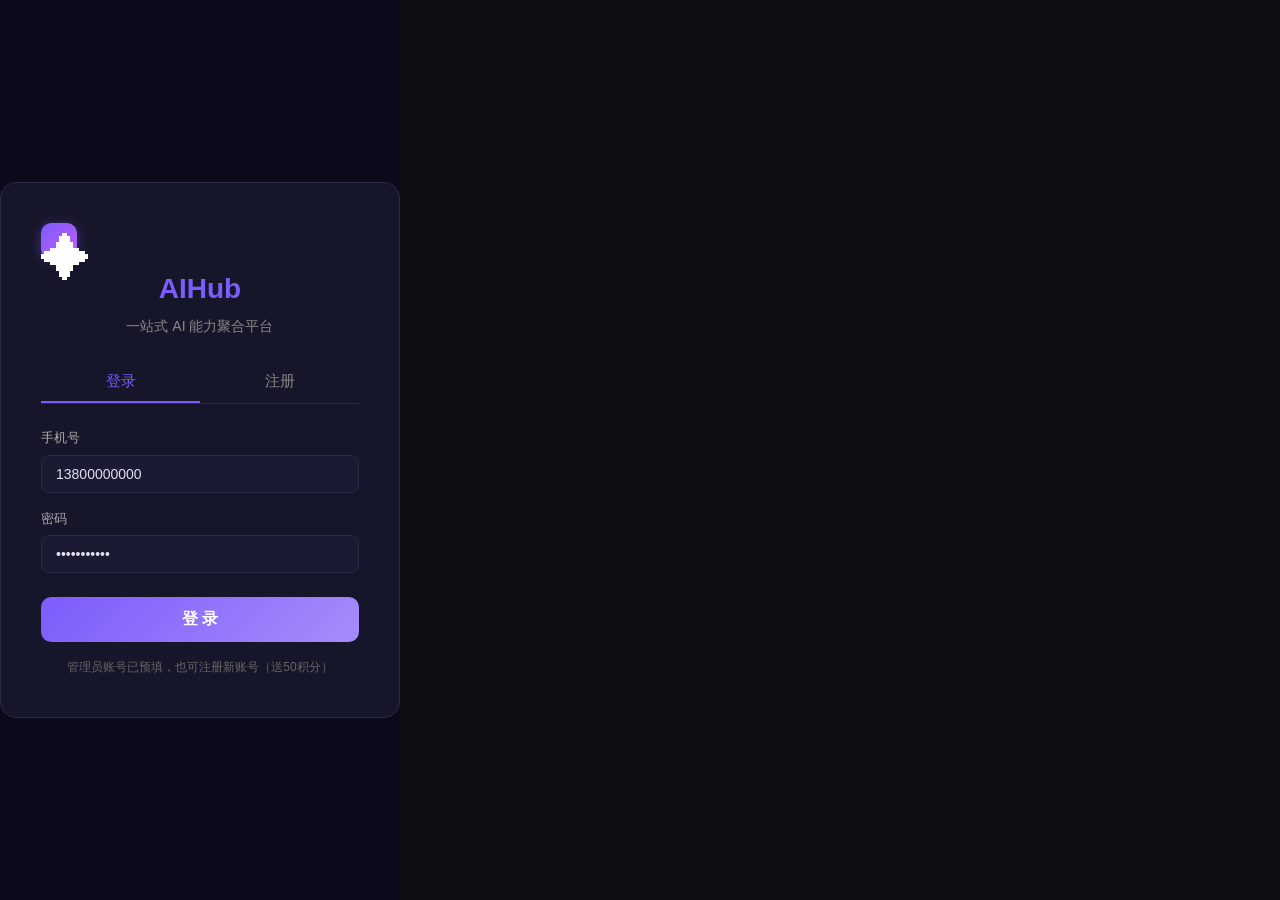
==== index.html @ c58d7499 "Initial AIHub frontend - ready for Vercel deployment" ====
<!DOCTYPE html>
<html lang="zh-CN">
<head>
  <meta charset="UTF-8">
  <meta name="viewport" content="width=device-width, initial-scale=1.0">
  <title>AIHub · 一站式 AI 能力聚合平台</title>
  <link rel="stylesheet" href="css/style.css">
  <link rel="stylesheet" href="css/style-real.css">
</head>
<body>
  <div id="app">
    <div class="loading">加载中...</div>
  </div>
  <script src="js/app-real.js"></script>
</body>
</html>
---- css/style.css ----
/* ========================================
   AIHub - 全站样式
   深色主题 · 紫色系强调色
   ======================================== */

/* ===== 重置 & 变量 ===== */
*, *::before, *::after { box-sizing: border-box; margin: 0; padding: 0; }

:root {
  --bg-base: #0d0e14;
  --bg-surface: #16171f;
  --bg-surface-2: #1d1e28;
  --bg-surface-3: #252633;
  --bg-hover: #2a2b38;
  --border: #2e2f3d;
  --border-light: #3a3b4a;
  --text-primary: #e8e9f0;
  --text-secondary: #a0a1b5;
  --text-muted: #6b6c80;
  --accent: #7c5cfc;
  --accent-hover: #6d4df5;
  --accent-light: rgba(124, 92, 252, 0.15);
  --accent-glow: rgba(124, 92, 252, 0.4);
  --success: #22c55e;
  --success-light: rgba(34, 197, 94, 0.15);
  --warning: #f59e0b;
  --warning-light: rgba(245, 158, 11, 0.15);
  --danger: #ef4444;
  --danger-light: rgba(239, 68, 68, 0.15);
  --info: #3b82f6;
  --gradient-1: linear-gradient(135deg, #7c5cfc 0%, #5b7cfc 100%);
  --gradient-2: linear-gradient(135deg, #7c5cfc 0%, #c45cfc 100%);
  --gradient-3: linear-gradient(135deg, #5c7cfc 0%, #5cfccc 100%);
  --radius: 12px;
  --radius-sm: 8px;
  --radius-lg: 16px;
  --sidebar-w: 248px;
  --topbar-h: 60px;
  --shadow: 0 4px 24px rgba(0, 0, 0, 0.3);
  --shadow-lg: 0 8px 40px rgba(0, 0, 0, 0.4);
  --transition: 0.2s ease;
}

html, body {
  height: 100%;
  font-family: -apple-system, BlinkMacSystemFont, "Segoe UI", "PingFang SC", "Microsoft YaHei", sans-serif;
  background: var(--bg-base);
  color: var(--text-primary);
  font-size: 14px;
  line-height: 1.6;
  overflow: hidden;
}

a { color: inherit; text-decoration: none; }
button { font-family: inherit; cursor: pointer; border: none; background: none; color: inherit; }
input, textarea, select { font-family: inherit; }

/* ===== 滚动条 ===== */
::-webkit-scrollbar { width: 6px; height: 6px; }
::-webkit-scrollbar-track { background: transparent; }
::-webkit-scrollbar-thumb { background: var(--border-light); border-radius: 3px; }
::-webkit-scrollbar-thumb:hover { background: var(--text-muted); }

/* ===== 布局 ===== */
#app {
  display: flex;
  height: 100vh;
}

/* ===== 侧边栏 ===== */
.sidebar {
  width: var(--sidebar-w);
  background: var(--bg-surface);
  border-right: 1px solid var(--border);
  display: flex;
  flex-direction: column;
  flex-shrink: 0;
  transition: transform 0.3s ease;
  z-index: 100;
}

.sidebar-logo {
  display: flex;
  align-items: center;
  gap: 10px;
  padding: 0 20px;
  height: var(--topbar-h);
  border-bottom: 1px solid var(--border);
}

.logo-icon {
  width: 36px;
  height: 36px;
  border-radius: 10px;
  background: var(--gradient-2);
  display: flex;
  align-items: center;
  justify-content: center;
  font-weight: 800;
  font-size: 16px;
  color: #fff;
  box-shadow: 0 2px 12px var(--accent-glow);
}

.logo-text {
  font-size: 20px;
  font-weight: 700;
  background: var(--gradient-2);
  -webkit-background-clip: text;
  -webkit-text-fill-color: transparent;
  background-clip: text;
}

.sidebar-nav {
  flex: 1;
  overflow-y: auto;
  padding: 12px 0;
}

.nav-group { margin-bottom: 8px; }

.nav-group-title {
  font-size: 11px;
  text-transform: uppercase;
  letter-spacing: 1px;
  color: var(--text-muted);
  padding: 12px 20px 6px;
  font-weight: 600;
}

.nav-item {
  display: flex;
  align-items: center;
  gap: 10px;
  padding: 10px 20px;
  color: var(--text-secondary);
  font-size: 14px;
  transition: all var(--transition);
  position: relative;
  border-left: 3px solid transparent;
}

.nav-item:hover {
  background: var(--bg-surface-2);
  color: var(--text-primary);
}

.nav-item.active {
  background: var(--accent-light);
  color: var(--accent);
  border-left-color: var(--accent);
  font-weight: 600;
}

.nav-icon { font-size: 18px; width: 20px; text-align: center; }

.sidebar-footer { padding: 16px; }

.credits-widget {
  background: var(--bg-surface-2);
  border: 1px solid var(--border);
  border-radius: var(--radius);
  padding: 14px;
  cursor: pointer;
  transition: all var(--transition);
}

.credits-widget:hover { border-color: var(--accent); background: var(--bg-surface-3); }

.credits-widget-top {
  display: flex;
  flex-direction: column;
  gap: 4px;
  margin-bottom: 10px;
}

.credits-widget-label { font-size: 12px; color: var(--text-secondary); }
.credits-widget-num { font-size: 22px; font-weight: 700; color: var(--accent); }

.credits-widget-bar { display: flex; }

.btn-recharge-small {
  width: 100%;
  padding: 6px;
  background: var(--gradient-1);
  color: #fff;
  border-radius: var(--radius-sm);
  font-size: 12px;
  font-weight: 600;
  transition: opacity var(--transition);
}

.btn-recharge-small:hover { opacity: 0.9; }

/* ===== 主内容区 ===== */
.main-content {
  flex: 1;
  display: flex;
  flex-direction: column;
  overflow: hidden;
}

/* ===== 顶栏 ===== */
.topbar {
  height: var(--topbar-h);
  background: var(--bg-surface);
  border-bottom: 1px solid var(--border);
  display: flex;
  align-items: center;
  justify-content: space-between;
  padding: 0 24px;
  flex-shrink: 0;
}

.topbar-left { display: flex; align-items: center; gap: 16px; }

.menu-toggle {
  font-size: 20px;
  display: none;
  color: var(--text-secondary);
}

.page-title { font-size: 18px; font-weight: 600; }

.topbar-right { display: flex; align-items: center; gap: 16px; }

.credits-badge {
  display: flex;
  align-items: center;
  gap: 6px;
  padding: 6px 12px 6px 10px;
  background: var(--accent-light);
  border: 1px solid var(--accent);
  border-radius: 20px;
  cursor: pointer;
  transition: all var(--transition);
}

.credits-badge:hover { background: rgba(124, 92, 252, 0.25); }

.credits-badge-icon { font-size: 14px; }
.credits-badge-num { font-weight: 700; color: var(--accent); font-size: 14px; }
.credits-badge-btn {
  width: 20px; height: 20px;
  background: var(--accent);
  color: #fff;
  border-radius: 50%;
  display: flex; align-items: center; justify-content: center;
  font-size: 14px; font-weight: 700;
  line-height: 1;
}

.user-menu {
  display: flex;
  align-items: center;
  gap: 8px;
  cursor: pointer;
  padding: 4px 8px;
  border-radius: var(--radius-sm);
  transition: background var(--transition);
}

.user-menu:hover { background: var(--bg-surface-2); }

.user-avatar {
  width: 34px; height: 34px;
  border-radius: 50%;
  background: var(--gradient-3);
  display: flex; align-items: center; justify-content: center;
  font-weight: 700; font-size: 14px;
  color: #fff;
}

.user-name { font-size: 14px; font-weight: 500; }
.user-badge {
  font-size: 11px;
  padding: 2px 8px;
  background: var(--warning-light);
  color: var(--warning);
  border-radius: 10px;
  font-weight: 600;
}

/* ===== 页面容器 ===== */
.page-container {
  flex: 1;
  overflow-y: auto;
  padding: 24px;
}

/* ===== 通用组件 ===== */
.card {
  background: var(--bg-surface);
  border: 1px solid var(--border);
  border-radius: var(--radius);
  padding: 20px;
}

.card-title {
  font-size: 16px;
  font-weight: 600;
  margin-bottom: 16px;
  display: flex;
  align-items: center;
  gap: 8px;
}

.btn {
  padding: 10px 20px;
  border-radius: var(--radius-sm);
  font-size: 14px;
  font-weight: 600;
  transition: all var(--transition);
  display: inline-flex;
  align-items: center;
  gap: 6px;
}

.btn-primary {
  background: var(--gradient-1);
  color: #fff;
}
.btn-primary:hover { opacity: 0.9; box-shadow: 0 4px 16px var(--accent-glow); }

.btn-secondary {
  background: var(--bg-surface-3);
  color: var(--text-primary);
  border: 1px solid var(--border-light);
}
.btn-secondary:hover { background: var(--bg-hover); }

.btn-ghost {
  color: var(--text-secondary);
}
.btn-ghost:hover { color: var(--text-primary); background: var(--bg-surface-2); }

.btn-danger {
  background: var(--danger);
  color: #fff;
}
.btn-danger:hover { opacity: 0.9; }

.btn-sm { padding: 6px 14px; font-size: 12px; }

.tag {
  display: inline-block;
  padding: 2px 8px;
  border-radius: 4px;
  font-size: 11px;
  font-weight: 600;
}

.tag-basic { background: rgba(100, 181, 246, 0.15); color: #64b5f6; }
.tag-advanced { background: rgba(129, 199, 132, 0.15); color: #81c784; }
.tag-flagship { background: rgba(255, 183, 77, 0.15); color: #ffb74d; }
.tag-reasoning { background: rgba(186, 104, 200, 0.15); color: #ba68c8; }
.tag-hot { background: var(--danger-light); color: var(--danger); }
.tag-new { background: var(--success-light); color: var(--success); }
.tag-recommend { background: var(--warning-light); color: var(--warning); }
.tag-free { background: var(--accent-light); color: var(--accent); }

/* ===== Toast ===== */
.toast-container {
  position: fixed;
  top: 80px;
  right: 24px;
  z-index: 9999;
  display: flex;
  flex-direction: column;
  gap: 8px;
}

.toast {
  padding: 12px 20px;
  border-radius: var(--radius-sm);
  font-size: 14px;
  font-weight: 500;
  box-shadow: var(--shadow-lg);
  animation: slideIn 0.3s ease;
  display: flex;
  align-items: center;
  gap: 8px;
}

.toast-success { background: var(--success); color: #fff; }
.toast-error { background: var(--danger); color: #fff; }
.toast-info { background: var(--accent); color: #fff; }

@keyframes slideIn {
  from { transform: translateX(100%); opacity: 0; }
  to { transform: translateX(0); opacity: 1; }
}

/* ===== Modal ===== */
.modal-overlay {
  position: fixed;
  top: 0; left: 0; right: 0; bottom: 0;
  background: rgba(0, 0, 0, 0.6);
  backdrop-filter: blur(4px);
  display: none;
  align-items: center;
  justify-content: center;
  z-index: 9998;
}

.modal-overlay.show { display: flex; }

.modal-box {
  background: var(--bg-surface);
  border: 1px solid var(--border);
  border-radius: var(--radius-lg);
  padding: 28px;
  max-width: 480px;
  width: 90%;
  box-shadow: var(--shadow-lg);
  animation: modalIn 0.3s ease;
}

@keyframes modalIn {
  from { transform: scale(0.95); opacity: 0; }
  to { transform: scale(1); opacity: 1; }
}

/* ===== 工作台 ===== */
.dashboard-hero {
  background: var(--gradient-2);
  border-radius: var(--radius-lg);
  padding: 32px;
  margin-bottom: 24px;
  position: relative;
  overflow: hidden;
}

.dashboard-hero::before {
  content: "";
  position: absolute;
  top: -50%; right: -10%;
  width: 300px; height: 300px;
  background: rgba(255, 255, 255, 0.08);
  border-radius: 50%;
}

.dashboard-hero h2 {
  font-size: 26px;
  font-weight: 700;
  margin-bottom: 8px;
  position: relative;
}

.dashboard-hero p {
  font-size: 14px;
  opacity: 0.85;
  position: relative;
}

.dashboard-hero-actions {
  display: flex;
  gap: 12px;
  margin-top: 20px;
  position: relative;
}

.dashboard-hero-actions .btn {
  background: rgba(255, 255, 255, 0.2);
  color: #fff;
  backdrop-filter: blur(10px);
}

.dashboard-hero-actions .btn:hover { background: rgba(255, 255, 255, 0.3); }

.stat-grid {
  display: grid;
  grid-template-columns: repeat(4, 1fr);
  gap: 16px;
  margin-bottom: 24px;
}

.stat-card {
  background: var(--bg-surface);
  border: 1px solid var(--border);
  border-radius: var(--radius);
  padding: 20px;
  transition: all var(--transition);
}

.stat-card:hover { border-color: var(--accent); transform: translateY(-2px); }

.stat-card-icon {
  width: 44px; height: 44px;
  border-radius: var(--radius-sm);
  display: flex; align-items: center; justify-content: center;
  font-size: 22px;
  margin-bottom: 12px;
}

.stat-card-value { font-size: 26px; font-weight: 700; margin-bottom: 4px; }
.stat-card-label { font-size: 13px; color: var(--text-secondary); }

.section-header {
  display: flex;
  align-items: center;
  justify-content: space-between;
  margin-bottom: 16px;
}

.section-header h3 { font-size: 18px; font-weight: 600; }

.tool-grid {
  display: grid;
  grid-template-columns: repeat(auto-fill, minmax(200px, 1fr));
  gap: 16px;
  margin-bottom: 24px;
}

.tool-card {
  background: var(--bg-surface);
  border: 1px solid var(--border);
  border-radius: var(--radius);
  padding: 20px;
  cursor: pointer;
  transition: all var(--transition);
  position: relative;
}

.tool-card:hover {
  border-color: var(--accent);
  transform: translateY(-4px);
  box-shadow: 0 8px 24px rgba(0, 0, 0, 0.3);
}

.tool-card-icon {
  font-size: 32px;
  margin-bottom: 12px;
}

.tool-card-title { font-size: 15px; font-weight: 600; margin-bottom: 4px; }
.tool-card-desc { font-size: 12px; color: var(--text-secondary); margin-bottom: 12px; }
.tool-card-cost { font-size: 12px; color: var(--accent); font-weight: 600; }

/* ===== AI 对话 ===== */
.chat-layout {
  display: flex;
  gap: 0;
  height: calc(100vh - var(--topbar-h) - 48px);
}

.chat-sidebar {
  width: 260px;
  background: var(--bg-surface);
  border: 1px solid var(--border);
  border-radius: var(--radius) 0 0 var(--radius);
  display: flex;
  flex-direction: column;
  overflow: hidden;
}

.chat-sidebar-header {
  padding: 16px;
  border-bottom: 1px solid var(--border);
}

.chat-sidebar-header .btn { width: 100%; justify-content: center; }

.chat-history {
  flex: 1;
  overflow-y: auto;
  padding: 8px;
}

.chat-history-item {
  padding: 10px 12px;
  border-radius: var(--radius-sm);
  cursor: pointer;
  transition: background var(--transition);
  margin-bottom: 4px;
}

.chat-history-item:hover { background: var(--bg-surface-2); }
.chat-history-item.active { background: var(--accent-light); }

.chat-history-item-title {
  font-size: 13px;
  font-weight: 500;
  white-space: nowrap;
  overflow: hidden;
  text-overflow: ellipsis;
  margin-bottom: 4px;
}

.chat-history-item-meta {
  display: flex;
  justify-content: space-between;
  font-size: 11px;
  color: var(--text-muted);
}

.chat-main {
  flex: 1;
  display: flex;
  flex-direction: column;
  background: var(--bg-surface);
  border: 1px solid var(--border);
  border-left: none;
  border-radius: 0 var(--radius) var(--radius) 0;
  overflow: hidden;
}

.chat-header {
  padding: 12px 20px;
  border-bottom: 1px solid var(--border);
  display: flex;
  align-items: center;
  justify-content: space-between;
}

.model-selector {
  display: flex;
  align-items: center;
  gap: 8px;
}

.model-selector-current {
  display: flex;
  align-items: center;
  gap: 8px;
  padding: 6px 14px;
  background: var(--bg-surface-3);
  border: 1px solid var(--border-light);
  border-radius: var(--radius-sm);
  cursor: pointer;
  font-size: 13px;
  font-weight: 600;
}

.model-selector-current:hover { border-color: var(--accent); }

.model-dropdown {
  position: absolute;
  top: 100%;
  left: 0;
  margin-top: 4px;
  background: var(--bg-surface-2);
  border: 1px solid var(--border-light);
  border-radius: var(--radius);
  box-shadow: var(--shadow-lg);
  width: 380px;
  max-height: 420px;
  overflow-y: auto;
  z-index: 50;
  display: none;
}

.model-dropdown.show { display: block; }

.model-dropdown-group {
  padding: 8px;
}

.model-dropdown-group-title {
  font-size: 11px;
  text-transform: uppercase;
  letter-spacing: 1px;
  color: var(--text-muted);
  padding: 6px 8px;
  font-weight: 600;
}

.model-dropdown-item {
  display: flex;
  align-items: center;
  gap: 10px;
  padding: 10px;
  border-radius: var(--radius-sm);
  cursor: pointer;
  transition: background var(--transition);
}

.model-dropdown-item:hover { background: var(--bg-hover); }

.model-dropdown-item-info { flex: 1; }
.model-dropdown-item-name { font-size: 13px; font-weight: 600; }
.model-dropdown-item-desc { font-size: 11px; color: var(--text-secondary); }
.model-dropdown-item-cost { font-size: 11px; color: var(--accent); font-weight: 600; white-space: nowrap; }

.chat-messages {
  flex: 1;
  overflow-y: auto;
  padding: 20px;
  display: flex;
  flex-direction: column;
  gap: 16px;
}

.message {
  display: flex;
  gap: 12px;
  max-width: 80%;
}

.message.user { align-self: flex-end; flex-direction: row-reverse; }

.message-avatar {
  width: 36px; height: 36px;
  border-radius: 50%;
  display: flex; align-items: center; justify-content: center;
  font-size: 16px;
  flex-shrink: 0;
}

.message.ai .message-avatar { background: var(--gradient-2); }
.message.user .message-avatar { background: var(--gradient-3); }

.message-content {
  background: var(--bg-surface-2);
  padding: 12px 16px;
  border-radius: var(--radius);
  font-size: 14px;
  line-height: 1.7;
}

.message.user .message-content {
  background: var(--accent-light);
  border: 1px solid var(--accent);
}

.message-meta {
  font-size: 11px;
  color: var(--text-muted);
  margin-top: 6px;
}

.chat-templates {
  padding: 8px 20px;
  display: flex;
  gap: 8px;
  flex-wrap: wrap;
  border-top: 1px solid var(--border);
}

.template-chip {
  padding: 4px 12px;
  background: var(--bg-surface-3);
  border: 1px solid var(--border);
  border-radius: 16px;
  font-size: 12px;
  cursor: pointer;
  transition: all var(--transition);
  display: flex;
  align-items: center;
  gap: 4px;
}

.template-chip:hover { border-color: var(--accent); color: var(--accent); }

.chat-input-area {
  padding: 16px 20px;
  border-top: 1px solid var(--border);
}

.chat-input-tools {
  display: flex;
  align-items: center;
  gap: 8px;
  margin-bottom: 8px;
}

.chat-tool-btn {
  width: 32px; height: 32px;
  border-radius: var(--radius-sm);
  background: var(--bg-surface-3);
  display: flex; align-items: center; justify-content: center;
  cursor: pointer;
  transition: all var(--transition);
  font-size: 16px;
}

.chat-tool-btn:hover { background: var(--bg-hover); }
.chat-tool-btn.active { background: var(--accent-light); color: var(--accent); }

.cost-estimate {
  margin-left: auto;
  font-size: 12px;
  color: var(--text-secondary);
  display: flex;
  align-items: center;
  gap: 4px;
}

.cost-estimate strong { color: var(--accent); }

.chat-input-wrapper {
  display: flex;
  gap: 12px;
  align-items: flex-end;
}

.chat-input {
  flex: 1;
  background: var(--bg-surface-3);
  border: 1px solid var(--border-light);
  border-radius: var(--radius);
  padding: 12px 16px;
  color: var(--text-primary);
  font-size: 14px;
  resize: none;
  min-height: 44px;
  max-height: 120px;
  line-height: 1.5;
  transition: border-color var(--transition);
}

.chat-input:focus { outline: none; border-color: var(--accent); }

.chat-send-btn {
  width: 44px; height: 44px;
  border-radius: var(--radius);
  background: var(--gradient-1);
  color: #fff;
  display: flex; align-items: center; justify-content: center;
  font-size: 18px;
  transition: all var(--transition);
  flex-shrink: 0;
}

.chat-send-btn:hover { opacity: 0.9; box-shadow: 0 4px 16px var(--accent-glow); }
.chat-send-btn:disabled { opacity: 0.4; cursor: not-allowed; }

.welcome-screen {
  flex: 1;
  display: flex;
  flex-direction: column;
  align-items: center;
  justify-content: center;
  padding: 40px;
  text-align: center;
}

.welcome-screen h2 { font-size: 24px; margin-bottom: 8px; }
.welcome-screen p { color: var(--text-secondary); margin-bottom: 24px; }

.welcome-models {
  display: grid;
  grid-template-columns: repeat(auto-fill, minmax(160px, 1fr));
  gap: 12px;
  max-width: 600px;
  width: 100%;
}

.welcome-model-card {
  background: var(--bg-surface-2);
  border: 1px solid var(--border);
  border-radius: var(--radius);
  padding: 16px;
  cursor: pointer;
  transition: all var(--transition);
  text-align: center;
}

.welcome-model-card:hover { border-color: var(--accent); transform: translateY(-2px); }
.welcome-model-card-icon { font-size: 28px; margin-bottom: 8px; }
.welcome-model-card-name { font-size: 13px; font-weight: 600; margin-bottom: 4px; }
.welcome-model-card-cost { font-size: 11px; color: var(--accent); }

/* ===== AI 绘画 ===== */
.tool-page-layout {
  display: grid;
  grid-template-columns: 380px 1fr;
  gap: 20px;
  height: calc(100vh - var(--topbar-h) - 48px);
}

.tool-config-panel {
  background: var(--bg-surface);
  border: 1px solid var(--border);
  border-radius: var(--radius);
  padding: 20px;
  overflow-y: auto;
}

.tool-config-panel h3 {
  font-size: 16px;
  font-weight: 600;
  margin-bottom: 20px;
  padding-bottom: 12px;
  border-bottom: 1px solid var(--border);
}

.config-group { margin-bottom: 20px; }

.config-label {
  font-size: 13px;
  font-weight: 600;
  margin-bottom: 8px;
  display: flex;
  align-items: center;
  justify-content: space-between;
}

.config-label .cost-hint { color: var(--accent); font-weight: 700; }

.model-options {
  display: flex;
  flex-direction: column;
  gap: 8px;
}

.model-option {
  display: flex;
  align-items: center;
  gap: 10px;
  padding: 10px 12px;
  background: var(--bg-surface-2);
  border: 1px solid var(--border);
  border-radius: var(--radius-sm);
  cursor: pointer;
  transition: all var(--transition);
}

.model-option:hover { border-color: var(--border-light); }
.model-option.selected { border-color: var(--accent); background: var(--accent-light); }

.model-option-icon { font-size: 20px; }
.model-option-info { flex: 1; }
.model-option-name { font-size: 13px; font-weight: 600; }
.model-option-desc { font-size: 11px; color: var(--text-secondary); }
.model-option-cost { font-size: 12px; color: var(--accent); font-weight: 600; }

.config-input, .config-textarea, .config-select {
  width: 100%;
  background: var(--bg-surface-2);
  border: 1px solid var(--border-light);
  border-radius: var(--radius-sm);
  padding: 10px 14px;
  color: var(--text-primary);
  font-size: 13px;
  transition: border-color var(--transition);
}

.config-input:focus, .config-textarea:focus, .config-select:focus {
  outline: none;
  border-color: var(--accent);
}

.config-textarea { resize: vertical; min-height: 80px; line-height: 1.6; }

.size-options, .count-options {
  display: grid;
  grid-template-columns: repeat(4, 1fr);
  gap: 8px;
}

.size-option, .count-option {
  padding: 8px;
  background: var(--bg-surface-2);
  border: 1px solid var(--border);
  border-radius: var(--radius-sm);
  text-align: center;
  cursor: pointer;
  font-size: 12px;
  transition: all var(--transition);
}

.size-option:hover, .count-option:hover { border-color: var(--border-light); }
.size-option.selected, .count-option.selected { border-color: var(--accent); background: var(--accent-light); color: var(--accent); }

.tool-result-panel {
  background: var(--bg-surface);
  border: 1px solid var(--border);
  border-radius: var(--radius);
  display: flex;
  flex-direction: column;
  overflow: hidden;
}

.tool-result-header {
  padding: 16px 20px;
  border-bottom: 1px solid var(--border);
  display: flex;
  align-items: center;
  justify-content: space-between;
}

.tool-result-body {
  flex: 1;
  overflow-y: auto;
  padding: 20px;
}

.image-gallery {
  display: grid;
  grid-template-columns: repeat(2, 1fr);
  gap: 16px;
}

.image-item {
  aspect-ratio: 1;
  border-radius: var(--radius);
  background: var(--bg-surface-2);
  border: 1px solid var(--border);
  display: flex;
  align-items: center;
  justify-content: center;
  font-size: 48px;
  color: var(--text-muted);
  position: relative;
  overflow: hidden;
}

.image-item .placeholder-icon {
  display: flex;
  flex-direction: column;
  align-items: center;
  gap: 8px;
  font-size: 14px;
}

.image-item-generate {
  position: absolute;
  inset: 0;
  background: var(--gradient-2);
  display: flex;
  align-items: center;
  justify-content: center;
  color: #fff;
  font-weight: 600;
}

.image-item-generate .loading-spinner {
  width: 32px; height: 32px;
  border: 3px solid rgba(255,255,255,0.3);
  border-top-color: #fff;
  border-radius: 50%;
  animation: spin 0.8s linear infinite;
  margin-bottom: 8px;
}

@keyframes spin { to { transform: rotate(360deg); } }

.empty-state {
  display: flex;
  flex-direction: column;
  align-items: center;
  justify-content: center;
  height: 100%;
  color: var(--text-muted);
  text-align: center;
  gap: 12px;
}

.empty-state-icon { font-size: 56px; opacity: 0.5; }

/* ===== 积分中心 ===== */
.credits-overview {
  display: grid;
  grid-template-columns: 2fr 1fr 1fr;
  gap: 16px;
  margin-bottom: 24px;
}

.credits-main-card {
  background: var(--gradient-2);
  border-radius: var(--radius-lg);
  padding: 28px;
  position: relative;
  overflow: hidden;
}

.credits-main-card::before {
  content: "";
  position: absolute;
  bottom: -30%; right: -5%;
  width: 200px; height: 200px;
  background: rgba(255, 255, 255, 0.08);
  border-radius: 50%;
}

.credits-main-label { font-size: 14px; opacity: 0.85; margin-bottom: 8px; position: relative; }
.credits-main-value { font-size: 42px; font-weight: 800; margin-bottom: 16px; position: relative; }
.credits-main-actions { display: flex; gap: 12px; position: relative; }
.credits-main-actions .btn { background: rgba(255,255,255,0.2); color: #fff; }
.credits-main-actions .btn:hover { background: rgba(255,255,255,0.3); }

.credits-stat-card {
  background: var(--bg-surface);
  border: 1px solid var(--border);
  border-radius: var(--radius-lg);
  padding: 24px;
  display: flex;
  flex-direction: column;
  justify-content: center;
}

.credits-stat-label { font-size: 13px; color: var(--text-secondary); margin-bottom: 8px; }
.credits-stat-value { font-size: 28px; font-weight: 700; }

/* 表格 */
.table-wrapper {
  background: var(--bg-surface);
  border: 1px solid var(--border);
  border-radius: var(--radius);
  overflow: hidden;
}

.table-header {
  padding: 16px 20px;
  border-bottom: 1px solid var(--border);
  display: flex;
  align-items: center;
  justify-content: space-between;
}

.table-filters { display: flex; gap: 8px; }

.filter-chip {
  padding: 4px 12px;
  border-radius: 16px;
  font-size: 12px;
  cursor: pointer;
  background: var(--bg-surface-3);
  border: 1px solid var(--border);
  transition: all var(--transition);
}

.filter-chip:hover { border-color: var(--border-light); }
.filter-chip.active { background: var(--accent); color: #fff; border-color: var(--accent); }

table {
  width: 100%;
  border-collapse: collapse;
}

th {
  text-align: left;
  padding: 12px 20px;
  font-size: 12px;
  font-weight: 600;
  color: var(--text-muted);
  text-transform: uppercase;
  letter-spacing: 0.5px;
  border-bottom: 1px solid var(--border);
  white-space: nowrap;
}

td {
  padding: 14px 20px;
  font-size: 13px;
  border-bottom: 1px solid var(--border);
}

tr:last-child td { border-bottom: none; }
tr:hover td { background: var(--bg-surface-2); }

.amount-positive { color: var(--success); font-weight: 600; }
.amount-negative { color: var(--text-primary); }

.status-badge {
  display: inline-block;
  padding: 2px 8px;
  border-radius: 4px;
  font-size: 11px;
  font-weight: 600;
}

.status-success { background: var(--success-light); color: var(--success); }
.status-failed { background: var(--danger-light); color: var(--danger); }
.status-refunded { background: var(--warning-light); color: var(--warning); }

/* ===== 充值套餐 ===== */
.recharge-grid {
  display: grid;
  grid-template-columns: repeat(auto-fill, minmax(220px, 1fr));
  gap: 20px;
  margin-bottom: 32px;
}

.recharge-card {
  background: var(--bg-surface);
  border: 2px solid var(--border);
  border-radius: var(--radius-lg);
  padding: 28px 20px;
  text-align: center;
  cursor: pointer;
  transition: all var(--transition);
  position: relative;
}

.recharge-card:hover { border-color: var(--border-light); transform: translateY(-4px); }
.recharge-card.selected { border-color: var(--accent); box-shadow: 0 0 24px var(--accent-glow); }

.recharge-card.popular { border-color: var(--accent); }

.popular-badge {
  position: absolute;
  top: -12px; left: 50%;
  transform: translateX(-50%);
  background: var(--gradient-2);
  color: #fff;
  font-size: 11px;
  font-weight: 700;
  padding: 4px 14px;
  border-radius: 12px;
  white-space: nowrap;
}

.recharge-tag { font-size: 12px; color: var(--text-secondary); margin-bottom: 8px; }
.recharge-price { font-size: 32px; font-weight: 800; margin-bottom: 4px; }
.recharge-price-unit { font-size: 16px; font-weight: 500; }
.recharge-credits { font-size: 15px; color: var(--accent); font-weight: 600; margin-bottom: 8px; }
.recharge-unit-price { font-size: 12px; color: var(--text-muted); }

.membership-grid {
  display: grid;
  grid-template-columns: repeat(auto-fill, minmax(280px, 1fr));
  gap: 20px;
}

.membership-card {
  background: var(--bg-surface);
  border: 2px solid var(--border);
  border-radius: var(--radius-lg);
  padding: 28px;
  transition: all var(--transition);
}

.membership-card:hover { border-color: var(--border-light); }

.membership-card.featured {
  border-color: var(--accent);
  background: linear-gradient(180deg, var(--accent-light) 0%, var(--bg-surface) 40%);
}

.membership-name { font-size: 18px; font-weight: 700; margin-bottom: 4px; }
.membership-price { font-size: 32px; font-weight: 800; margin-bottom: 4px; }
.membership-period { font-size: 13px; color: var(--text-secondary); margin-bottom: 20px; }

.membership-features { list-style: none; margin-bottom: 20px; }
.membership-features li {
  padding: 8px 0;
  font-size: 13px;
  color: var(--text-secondary);
  display: flex;
  align-items: center;
  gap: 8px;
}

.membership-features li::before { content: "✓"; color: var(--success); font-weight: 700; }

/* ===== 任务中心 ===== */
.task-grid {
  display: grid;
  grid-template-columns: repeat(auto-fill, minmax(300px, 1fr));
  gap: 16px;
}

.task-card {
  background: var(--bg-surface);
  border: 1px solid var(--border);
  border-radius: var(--radius);
  padding: 20px;
  display: flex;
  align-items: center;
  gap: 16px;
  transition: all var(--transition);
}

.task-card:hover { border-color: var(--border-light); }

.task-icon {
  width: 48px; height: 48px;
  border-radius: var(--radius-sm);
  background: var(--accent-light);
  display: flex; align-items: center; justify-content: center;
  font-size: 24px;
  flex-shrink: 0;
}

.task-info { flex: 1; }
.task-name { font-size: 14px; font-weight: 600; margin-bottom: 4px; }
.task-desc { font-size: 12px; color: var(--text-secondary); margin-bottom: 6px; }
.task-reward { font-size: 13px; color: var(--accent); font-weight: 700; }

.task-action .btn-sm { white-space: nowrap; }
.task-done { color: var(--success); font-size: 13px; font-weight: 600; display: flex; align-items: center; gap: 4px; }

/* ===== 文档解析 ===== */
.upload-zone {
  border: 2px dashed var(--border-light);
  border-radius: var(--radius-lg);
  padding: 48px 24px;
  text-align: center;
  cursor: pointer;
  transition: all var(--transition);
}

.upload-zone:hover { border-color: var(--accent); background: var(--accent-light); }

.upload-icon { font-size: 48px; margin-bottom: 12px; }
.upload-title { font-size: 16px; font-weight: 600; margin-bottom: 4px; }
.upload-hint { font-size: 13px; color: var(--text-secondary); }

.file-list { margin-top: 16px; }

.file-item {
  display: flex;
  align-items: center;
  gap: 12px;
  padding: 12px 16px;
  background: var(--bg-surface-2);
  border: 1px solid var(--border);
  border-radius: var(--radius-sm);
  margin-bottom: 8px;
}

.file-icon { font-size: 24px; }
.file-info { flex: 1; }
.file-name { font-size: 13px; font-weight: 500; }
.file-meta { font-size: 11px; color: var(--text-muted); }

.doc-actions {
  display: flex;
  gap: 8px;
  flex-wrap: wrap;
  margin-top: 16px;
}

.doc-action-btn {
  padding: 8px 16px;
  background: var(--bg-surface-3);
  border: 1px solid var(--border);
  border-radius: var(--radius-sm);
  font-size: 13px;
  cursor: pointer;
  transition: all var(--transition);
  display: flex;
  align-items: center;
  gap: 6px;
}

.doc-action-btn:hover { border-color: var(--accent); color: var(--accent); }

/* ===== 个人中心 ===== */
.profile-layout {
  display: grid;
  grid-template-columns: 300px 1fr;
  gap: 20px;
}

.profile-card {
  background: var(--bg-surface);
  border: 1px solid var(--border);
  border-radius: var(--radius-lg);
  padding: 28px;
  text-align: center;
}

.profile-avatar {
  width: 80px; height: 80px;
  border-radius: 50%;
  background: var(--gradient-3);
  display: flex; align-items: center; justify-content: center;
  font-size: 32px; font-weight: 700; color: #fff;
  margin: 0 auto 16px;
}

.profile-name { font-size: 20px; font-weight: 700; margin-bottom: 4px; }
.profile-badge { display: inline-block; padding: 4px 12px; background: var(--warning-light); color: var(--warning); border-radius: 12px; font-size: 12px; font-weight: 600; margin-bottom: 16px; }
.profile-stats { display: flex; justify-content: space-around; padding-top: 16px; border-top: 1px solid var(--border); }
.profile-stat { text-align: center; }
.profile-stat-value { font-size: 20px; font-weight: 700; }
.profile-stat-label { font-size: 12px; color: var(--text-secondary); }

.profile-info-card {
  background: var(--bg-surface);
  border: 1px solid var(--border);
  border-radius: var(--radius-lg);
  padding: 28px;
}

.info-row {
  display: flex;
  align-items: center;
  padding: 16px 0;
  border-bottom: 1px solid var(--border);
}

.info-row:last-child { border-bottom: none; }

.info-label { width: 120px; font-size: 14px; color: var(--text-secondary); }
.info-value { flex: 1; font-size: 14px; font-weight: 500; }

/* ===== 管理后台 ===== */
.admin-layout { max-width: 1200px; }

.admin-tabs {
  display: flex;
  gap: 4px;
  margin-bottom: 24px;
  background: var(--bg-surface);
  border: 1px solid var(--border);
  border-radius: var(--radius);
  padding: 4px;
}

.admin-tab {
  padding: 10px 20px;
  border-radius: var(--radius-sm);
  font-size: 14px;
  font-weight: 500;
  cursor: pointer;
  transition: all var(--transition);
  color: var(--text-secondary);
}

.admin-tab:hover { color: var(--text-primary); }
.admin-tab.active { background: var(--accent); color: #fff; }

.admin-stats {
  display: grid;
  grid-template-columns: repeat(4, 1fr);
  gap: 16px;
  margin-bottom: 24px;
}

.chart-card {
  background: var(--bg-surface);
  border: 1px solid var(--border);
  border-radius: var(--radius);
  padding: 20px;
  margin-bottom: 24px;
}

.bar-chart {
  display: flex;
  align-items: flex-end;
  gap: 12px;
  height: 200px;
  padding-top: 20px;
}

.bar-item {
  flex: 1;
  display: flex;
  flex-direction: column;
  align-items: center;
  gap: 8px;
}

.bar {
  width: 100%;
  background: var(--gradient-1);
  border-radius: 4px 4px 0 0;
  min-height: 4px;
  transition: all var(--transition);
  position: relative;
}

.bar:hover { opacity: 0.8; }

.bar-label { font-size: 12px; color: var(--text-secondary); }
.bar-value { font-size: 11px; color: var(--text-muted); }

.usage-bar-container {
  margin-bottom: 16px;
}

.usage-bar-header {
  display: flex;
  justify-content: space-between;
  margin-bottom: 6px;
  font-size: 13px;
}

.usage-bar-header .percent { color: var(--accent); font-weight: 600; }

.usage-bar {
  height: 8px;
  background: var(--bg-surface-3);
  border-radius: 4px;
  overflow: hidden;
}

.usage-bar-fill {
  height: 100%;
  background: var(--gradient-1);
  border-radius: 4px;
  transition: width 0.5s ease;
}

/* ===== 响应式 ===== */
@media (max-width: 1024px) {
  .stat-grid { grid-template-columns: repeat(2, 1fr); }
  .credits-overview { grid-template-columns: 1fr; }
  .admin-stats { grid-template-columns: repeat(2, 1fr); }
  .tool-page-layout { grid-template-columns: 1fr; height: auto; }
  .tool-config-panel { max-height: 400px; }
  .profile-layout { grid-template-columns: 1fr; }
}

@media (max-width: 768px) {
  .sidebar {
    position: fixed;
    left: 0; top: 0; bottom: 0;
    transform: translateX(-100%);
  }
  .sidebar.open { transform: translateX(0); }
  .menu-toggle { display: block; }
  .stat-grid { grid-template-columns: 1fr; }
  .chat-layout { flex-direction: column; height: auto; }
  .chat-sidebar { width: 100%; max-height: 200px; }
  .user-name, .user-badge { display: none; }
  .page-container { padding: 16px; }
  .image-gallery { grid-template-columns: 1fr; }
}
---- css/style-real.css ----
/* ===== AIHub 真实前端样式 ===== */

/* 登录页 */
.login-container {
  display: flex; justify-content: center; align-items: center;
  min-height: 100vh; background: #0a0a1a;
}
.login-card {
  background: #16162a; border: 1px solid #2a2a4a; border-radius: 16px;
  padding: 40px; width: 400px; text-align: center;
}
.login-logo .logo-icon { font-size: 48px; display: block; margin-bottom: 8px; }
.login-logo h1 { font-size: 28px; color: #7c5cfc; margin: 0; }
.login-logo p { color: #888; margin: 4px 0 24px; }
.login-tabs { display: flex; gap: 0; margin-bottom: 24px; border-bottom: 1px solid #2a2a4a; }
.login-tabs .tab-btn {
  flex: 1; padding: 10px; background: none; border: none; color: #888;
  cursor: pointer; font-size: 15px; border-bottom: 2px solid transparent;
}
.login-tabs .tab-btn.active { color: #7c5cfc; border-bottom-color: #7c5cfc; }
.login-form .form-group { text-align: left; margin-bottom: 16px; }
.login-form .form-group label { display: block; color: #aaa; font-size: 13px; margin-bottom: 6px; }
.login-form .form-group input {
  width: 100%; padding: 10px 14px; background: #1a1a32; border: 1px solid #2a2a4a;
  border-radius: 8px; color: #e0e0f0; font-size: 14px; box-sizing: border-box;
}
.login-form .form-group input:focus { outline: none; border-color: #7c5cfc; }
.btn-primary {
  width: 100%; padding: 12px; background: linear-gradient(135deg, #7c5cfc, #a78bfa);
  border: none; border-radius: 10px; color: #fff; font-size: 16px; font-weight: 600;
  cursor: pointer; margin-top: 8px; transition: opacity 0.2s;
}
.btn-primary:hover { opacity: 0.9; }
.login-hint { color: #666; font-size: 12px; margin-top: 16px; }

/* 顶栏 */
.top-bar {
  display: flex; justify-content: space-between; align-items: center;
  padding: 0 24px; height: 56px; background: #10102a;
  border-bottom: 1px solid #1e1e3a; position: sticky; top: 0; z-index: 100;
}
.top-left .logo-small { color: #7c5cfc; font-weight: 700; font-size: 18px; }
.top-right { display: flex; align-items: center; gap: 16px; }
.credit-badge {
  display: flex; align-items: center; gap: 6px;
  background: #1a1a32; border: 1px solid #2a2a4a; border-radius: 20px;
  padding: 6px 14px; cursor: pointer; font-size: 14px; color: #e0e0f0;
}
.credit-icon { font-size: 16px; }
.user-menu { position: relative; cursor: pointer; display: flex; align-items: center; gap: 8px; }
.avatar-small {
  width: 32px; height: 32px; border-radius: 50%; background: linear-gradient(135deg, #7c5cfc, #a78bfa);
  display: flex; align-items: center; justify-content: center; color: #fff; font-size: 14px; font-weight: 600;
}
.dropdown-menu {
  position: absolute; top: 100%; right: 0; margin-top: 8px;
  background: #1a1a32; border: 1px solid #2a2a4a; border-radius: 10px;
  min-width: 160px; padding: 6px 0; box-shadow: 0 8px 32px rgba(0,0,0,0.4);
}
.dropdown-item {
  padding: 10px 18px; cursor: pointer; font-size: 14px; color: #ccc;
}
.dropdown-item:hover { background: #252545; color: #fff; }
.dropdown-item.danger { color: #f87171; }

/* 侧边栏 */
.sidebar {
  position: fixed; left: 0; top: 56px; bottom: 0; width: 220px;
  background: #10102a; border-right: 1px solid #1e1e3a; padding: 16px 0;
  overflow-y: auto; z-index: 50;
}
.sidebar-nav { display: flex; flex-direction: column; gap: 2px; padding: 0 10px; }
.sidebar-nav .nav-item {
  display: flex; align-items: center; gap: 10px; padding: 10px 16px;
  border-radius: 10px; color: #888; text-decoration: none; font-size: 14px;
  transition: all 0.2s;
}
.sidebar-nav .nav-item:hover { background: #1a1a32; color: #ccc; }
.sidebar-nav .nav-item.active { background: rgba(124,92,252,0.15); color: #7c5cfc; }

/* 主内容 */
.main-content { margin-left: 220px; margin-top: 56px; padding: 24px; min-height: calc(100vh - 56px); }

/* 工作台 */
.welcome-banner { background: linear-gradient(135deg, #1a1a3a, #252545); border-radius: 16px; padding: 32px; margin-bottom: 24px; }
.welcome-banner h2 { margin: 0 0 8px; color: #e0e0f0; }
.welcome-banner p { color: #888; margin: 0; }
.stats-row { display: grid; grid-template-columns: repeat(4, 1fr); gap: 16px; margin-bottom: 32px; }
.stat-card {
  background: #16162a; border: 1px solid #1e1e3a; border-radius: 12px;
  padding: 20px; text-align: center;
}
.stat-value { font-size: 28px; font-weight: 700; color: #7c5cfc; }
.stat-label { font-size: 13px; color: #888; margin-top: 4px; }
.quick-tools h3 { color: #ccc; margin-bottom: 16px; }
.tools-grid { display: grid; grid-template-columns: repeat(3, 1fr); gap: 16px; }
.tool-card {
  background: #16162a; border: 1px solid #1e1e3a; border-radius: 12px;
  padding: 24px; text-align: center; cursor: pointer; transition: all 0.2s;
}
.tool-card:hover { border-color: #7c5cfc; transform: translateY(-2px); }
.tool-card span { font-size: 36px; display: block; margin-bottom: 8px; }
.tool-card p { color: #ccc; margin: 0; font-size: 14px; }
.tool-card small { color: #666; font-size: 11px; display: block; margin-top: 4px; }

/* 对话页 */
.page-chat { height: calc(100vh - 120px); }
.chat-layout { display: flex; height: 100%; gap: 0; }
.chat-sidebar {
  width: 260px; background: #12122a; border-right: 1px solid #1e1e3a;
  padding: 16px; overflow-y: auto; border-radius: 12px 0 0 12px;
}
.chat-sidebar h4 { color: #aaa; font-size: 13px; margin: 0 0 12px; }
.model-item {
  padding: 10px 14px; border-radius: 8px; cursor: pointer; margin-bottom: 4px;
  border: 1px solid transparent; transition: all 0.2s;
}
.model-item:hover { background: #1a1a32; }
.model-item.active { background: rgba(124,92,252,0.12); border-color: #7c5cfc; }
.model-item.reasoning { border-left: 3px solid #f59e0b; }
.model-name { font-size: 14px; color: #e0e0f0; }
.model-tier { font-size: 12px; color: #888; margin-top: 2px; }
.chat-tools { margin-top: 16px; color: #888; font-size: 13px; }
.chat-main { flex: 1; display: flex; flex-direction: column; background: #0e0e22; border-radius: 0 12px 12px 0; }
.chat-messages { flex: 1; overflow-y: auto; padding: 24px; }
.welcome-msg { text-align: center; color: #666; padding: 40px; }
.welcome-msg p { margin: 8px 0; }
.msg-user { display: flex; justify-content: flex-end; margin-bottom: 16px; }
.msg-user .msg-bubble {
  background: linear-gradient(135deg, #7c5cfc, #a78bfa); color: #fff;
  padding: 10px 16px; border-radius: 16px 16px 4px 16px; max-width: 70%;
  font-size: 14px; line-height: 1.6;
}
.msg-assistant { display: flex; justify-content: flex-start; margin-bottom: 16px; }
.msg-assistant .msg-bubble {
  background: #1a1a32; color: #e0e0f0;
  padding: 10px 16px; border-radius: 16px 16px 16px 4px; max-width: 70%;
  font-size: 14px; line-height: 1.6; border: 1px solid #2a2a4a;
}
.streaming-cursor { animation: blink 1s infinite; }
@keyframes blink { 0%,100%{ opacity:1 } 50%{ opacity:0 } }
.error-msg { color: #f87171; }
.chat-input-area { padding: 16px 24px; border-top: 1px solid #1e1e3a; }
.input-row { display: flex; gap: 12px; align-items: flex-end; }
.input-row textarea {
  flex: 1; padding: 12px 16px; background: #1a1a32; border: 1px solid #2a2a4a;
  border-radius: 12px; color: #e0e0f0; font-size: 14px; resize: none;
  font-family: inherit; line-height: 1.5;
}
.input-row textarea:focus { outline: none; border-color: #7c5cfc; }
.send-btn {
  padding: 12px 24px; background: linear-gradient(135deg, #7c5cfc, #a78bfa);
  border: none; border-radius: 10px; color: #fff; font-size: 14px; font-weight: 600;
  cursor: pointer; white-space: nowrap;
}
.send-btn:disabled { opacity: 0.5; cursor: not-allowed; }
.input-hint { font-size: 12px; color: #666; margin-top: 8px; }

/* 积分中心 */
.page-credits { max-width: 800px; }
.credits-header { margin-bottom: 32px; }
.credits-balance-card {
  background: linear-gradient(135deg, #1a1a3a, #252545); border: 1px solid #7c5cfc44;
  border-radius: 16px; padding: 32px; text-align: center;
}
.credits-balance-card h3 { color: #aaa; margin: 0 0 8px; font-size: 14px; }
.balance-num { font-size: 48px; font-weight: 800; color: #7c5cfc; }
.credits-balance-card p { color: #888; margin: 8px 0 0; }
.recharge-section h3 { color: #ccc; margin-bottom: 16px; }
.packages-grid { display: grid; grid-template-columns: repeat(4, 1fr); gap: 16px; margin-bottom: 32px; }
.package-card {
  background: #16162a; border: 2px solid #1e1e3a; border-radius: 14px;
  padding: 20px; text-align: center; cursor: pointer; transition: all 0.2s; position: relative;
}
.package-card:hover { border-color: #7c5cfc; transform: translateY(-2px); }
.package-card.recommended { border-color: #7c5cfc; }
.pkg-badge {
  position: absolute; top: -10px; left: 50%; transform: translateX(-50%);
  background: #7c5cfc; color: #fff; font-size: 11px; padding: 2px 10px;
  border-radius: 10px;
}
.pkg-price { font-size: 28px; font-weight: 700; color: #e0e0f0; }
.pkg-credits { font-size: 14px; color: #7c5cfc; margin: 4px 0; }
.pkg-name { font-size: 13px; color: #888; }
.pkg-per { font-size: 12px; color: #666; margin-top: 4px; }
.transactions-section h3 { color: #ccc; margin-bottom: 12px; }
.tx-table { width: 100%; border-collapse: collapse; }
.tx-table th { text-align: left; padding: 10px 12px; color: #888; font-size: 13px; border-bottom: 1px solid #1e1e3a; }
.tx-table td { padding: 10px 12px; color: #ccc; font-size: 13px; border-bottom: 1px solid #12122a; }
.tx-plus { color: #4ade80; }
.tx-minus { color: #f87171; }

/* 任务中心 */
.page-tasks { max-width: 600px; }
.task-card {
  display: flex; align-items: center; gap: 16px;
  background: #16162a; border: 1px solid #1e1e3a; border-radius: 12px;
  padding: 20px; margin-bottom: 12px;
}
.task-icon { font-size: 32px; }
.task-info { flex: 1; }
.task-info h4 { margin: 0 0 4px; color: #e0e0f0; }
.task-info p { margin: 0; color: #888; font-size: 13px; }
.btn-small {
  padding: 8px 16px; background: #7c5cfc; border: none; border-radius: 8px;
  color: #fff; font-size: 13px; cursor: pointer;
}

/* 个人中心 */
.page-profile { max-width: 600px; }
.profile-card {
  background: #16162a; border: 1px solid #1e1e3a; border-radius: 16px;
  padding: 40px; text-align: center;
}
.profile-avatar {
  width: 80px; height: 80px; border-radius: 50%; margin: 0 auto 16px;
  background: linear-gradient(135deg, #7c5cfc, #a78bfa);
  display: flex; align-items: center; justify-content: center;
  font-size: 32px; color: #fff; font-weight: 700;
}
.profile-card h3 { color: #e0e0f0; margin: 0 0 12px; }
.profile-card p { color: #888; margin: 6px 0; font-size: 14px; }

/* 管理后台 */
.page-admin { max-width: 1000px; }
.admin-stats { display: grid; grid-template-columns: repeat(3, 1fr); gap: 16px; margin-bottom: 32px; }
.admin-users-section h3 { color: #ccc; margin-bottom: 12px; }

/* 通用 */
.loading { color: #888; text-align: center; padding: 40px; }
.coming-soon { text-align: center; padding: 60px; color: #888; }
.coming-soon h2 { color: #ccc; }

/* 模拟模式提示 */
.mock-warning {
  background: #1a1a3a; border: 1px solid #f59e0b; border-radius: 10px;
  padding: 12px 18px; margin-bottom: 20px; color: #fbbf24; font-size: 13px;
}
.mock-warning code { background: #2a2a4a; padding: 2px 6px; border-radius: 4px; color: #7c5cfc; }
.real-mode-ok {
  background: #1a1a3a; border: 1px solid #4ade80; border-radius: 10px;
  padding: 12px 18px; margin-bottom: 20px; color: #4ade80; font-size: 13px;
}
@media (max-width: 768px) {
  .sidebar { display: none; }
  .main-content { margin-left: 0; }
  .stats-row { grid-template-columns: repeat(2, 1fr); }
  .packages-grid { grid-template-columns: repeat(2, 1fr); }
  .chat-sidebar { width: 200px; }
}
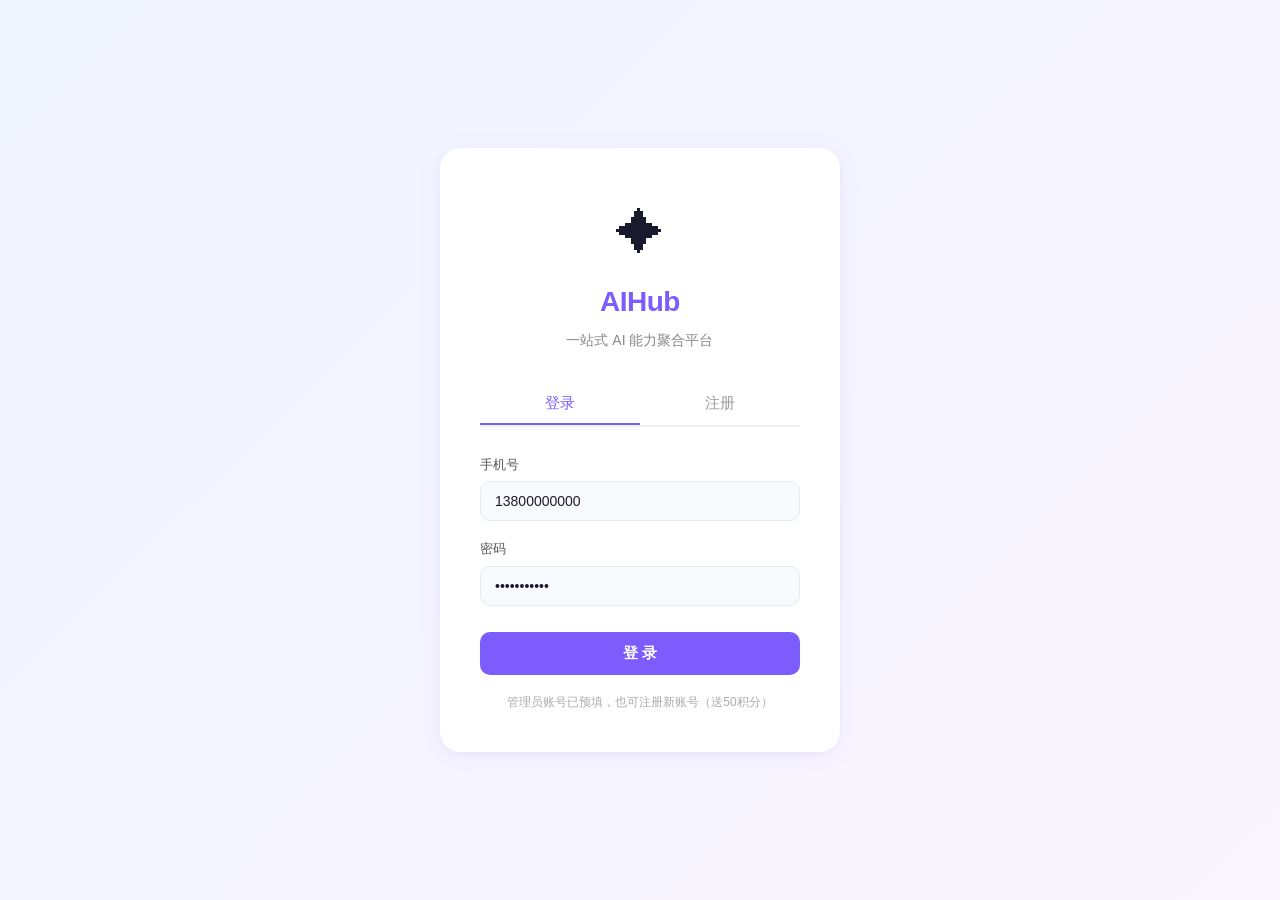
==== commit 969fbf5d: "feat: 白色简约主题 + Enter发送 + 消息复制/引用按钮" ====
--- a/index.html
+++ b/index.html
@@ -4,8 +4,7 @@
   <meta charset="UTF-8">
   <meta name="viewport" content="width=device-width, initial-scale=1.0">
   <title>AIHub · 一站式 AI 能力聚合平台</title>
-  <link rel="stylesheet" href="css/style.css">
-  <link rel="stylesheet" href="css/style-real.css">
+  <link rel="stylesheet" href="css/style-white.css">
 </head>
 <body>
   <div id="app">
--- a/css/style-white.css
+++ b/css/style-white.css
@@ -0,0 +1,314 @@
+/* ===== AIHub 白色简约主题 ===== */
+
+/* 全局 */
+* { margin: 0; padding: 0; box-sizing: border-box; }
+body {
+  font-family: -apple-system, BlinkMacSystemFont, 'Segoe UI', 'PingFang SC', 'Microsoft YaHei', sans-serif;
+  background: #f5f6fa;
+  color: #1a1a2e;
+  font-size: 14px;
+  line-height: 1.6;
+}
+
+/* ===== 登录页 ===== */
+.login-container {
+  display: flex; justify-content: center; align-items: center;
+  min-height: 100vh; background: linear-gradient(135deg, #f0f4ff 0%, #faf5ff 100%);
+}
+.login-card {
+  background: #fff; border-radius: 20px;
+  padding: 48px 40px 40px; width: 400px; text-align: center;
+  box-shadow: 0 4px 24px rgba(124,92,252,0.08), 0 1px 4px rgba(0,0,0,0.04);
+}
+.login-logo .logo-icon { font-size: 48px; display: block; margin-bottom: 8px; }
+.login-logo h1 { font-size: 28px; color: #7c5cfc; margin: 0 0 4px; font-weight: 700; letter-spacing: -0.5px; }
+.login-logo p { color: #888; margin: 0 0 32px; font-size: 14px; }
+.login-tabs { display: flex; gap: 0; margin-bottom: 28px; border-bottom: 2px solid #f0f0f5; }
+.login-tabs .tab-btn {
+  flex: 1; padding: 10px; background: none; border: none; color: #999;
+  cursor: pointer; font-size: 15px; font-weight: 500; border-bottom: 2px solid transparent;
+  transition: all 0.2s;
+}
+.login-tabs .tab-btn.active { color: #7c5cfc; border-bottom-color: #7c5cfc; }
+.login-form .form-group { text-align: left; margin-bottom: 18px; }
+.login-form .form-group label { display: block; color: #555; font-size: 13px; margin-bottom: 6px; font-weight: 500; }
+.login-form .form-group input {
+  width: 100%; padding: 11px 14px; background: #f8f9fc; border: 1.5px solid #e8e8f0;
+  border-radius: 10px; color: #1a1a2e; font-size: 14px; transition: border-color 0.2s;
+  box-sizing: border-box;
+}
+.login-form .form-group input:focus { outline: none; border-color: #7c5cfc; background: #fff; }
+.login-form .form-group input::placeholder { color: #bbb; }
+.btn-primary {
+  width: 100%; padding: 12px; background: #7c5cfc; border: none; border-radius: 10px;
+  color: #fff; font-size: 15px; font-weight: 600; cursor: pointer; margin-top: 8px;
+  transition: background 0.2s, transform 0.1s;
+}
+.btn-primary:hover { background: #6a4ae8; }
+.btn-primary:active { transform: scale(0.98); }
+.login-hint { color: #aaa; font-size: 12px; margin-top: 18px; }
+
+/* ===== 顶栏 ===== */
+.top-bar {
+  display: flex; justify-content: space-between; align-items: center;
+  padding: 0 28px; height: 56px; background: #fff;
+  border-bottom: 1px solid #eee; position: sticky; top: 0; z-index: 100;
+  box-shadow: 0 1px 8px rgba(0,0,0,0.03);
+}
+.top-left .logo-small { color: #7c5cfc; font-weight: 700; font-size: 18px; letter-spacing: -0.3px; }
+.top-right { display: flex; align-items: center; gap: 18px; }
+.credit-badge {
+  display: flex; align-items: center; gap: 6px;
+  background: #f8f6ff; border: 1.5px solid #ece6ff; border-radius: 20px;
+  padding: 6px 14px; cursor: pointer; font-size: 14px; color: #7c5cfc; font-weight: 500;
+  transition: background 0.2s;
+}
+.credit-badge:hover { background: #eee6ff; }
+.credit-icon { font-size: 15px; }
+.user-menu { position: relative; cursor: pointer; display: flex; align-items: center; gap: 8px; padding: 4px 8px; border-radius: 8px; transition: background 0.2s; }
+.user-menu:hover { background: #f5f5fa; }
+.avatar-small {
+  width: 32px; height: 32px; border-radius: 50%; background: #7c5cfc;
+  display: flex; align-items: center; justify-content: center; color: #fff; font-size: 13px; font-weight: 600;
+}
+.dropdown-menu {
+  position: absolute; top: 100%; right: 0; margin-top: 8px;
+  background: #fff; border: 1px solid #eee; border-radius: 12px;
+  min-width: 170px; padding: 6px 0; box-shadow: 0 8px 32px rgba(0,0,0,0.1);
+}
+.dropdown-item {
+  padding: 10px 18px; cursor: pointer; font-size: 14px; color: #444;
+  transition: background 0.15s;
+}
+.dropdown-item:hover { background: #f8f6ff; color: #7c5cfc; }
+.dropdown-item.danger { color: #e74c3c; }
+.dropdown-item.danger:hover { background: #fff0f0; color: #e74c3c; }
+
+/* ===== 侧边栏 ===== */
+.sidebar {
+  position: fixed; left: 0; top: 56px; bottom: 0; width: 230px;
+  background: #fff; border-right: 1px solid #eee; padding: 16px 0;
+  overflow-y: auto; z-index: 50;
+}
+.sidebar-nav { display: flex; flex-direction: column; gap: 2px; padding: 0 12px; }
+.sidebar-nav .nav-item {
+  display: flex; align-items: center; gap: 10px; padding: 10px 16px;
+  border-radius: 10px; color: #666; text-decoration: none; font-size: 14px;
+  transition: all 0.2s; font-weight: 400;
+}
+.sidebar-nav .nav-item:hover { background: #f8f6ff; color: #7c5cfc; }
+.sidebar-nav .nav-item.active { background: #f0ecff; color: #7c5cfc; font-weight: 600; }
+
+/* ===== 主内容 ===== */
+.main-content { margin-left: 230px; margin-top: 56px; padding: 28px; min-height: calc(100vh - 56px); }
+
+/* ===== 工作台 ===== */
+.welcome-banner {
+  background: #fff; border-radius: 16px; padding: 32px; margin-bottom: 24px;
+  border: 1px solid #eee;
+}
+.welcome-banner h2 { margin: 0 0 8px; color: #1a1a2e; font-size: 22px; font-weight: 700; }
+.welcome-banner p { color: #888; margin: 0; font-size: 14px; }
+.stats-row { display: grid; grid-template-columns: repeat(4, 1fr); gap: 16px; margin-bottom: 32px; }
+.stat-card {
+  background: #fff; border: 1px solid #eee; border-radius: 14px;
+  padding: 22px 20px; text-align: center; transition: box-shadow 0.2s;
+}
+.stat-card:hover { box-shadow: 0 4px 16px rgba(124,92,252,0.08); }
+.stat-value { font-size: 30px; font-weight: 800; color: #7c5cfc; }
+.stat-label { font-size: 13px; color: #999; margin-top: 4px; }
+.quick-tools h3 { color: #333; margin-bottom: 16px; font-size: 16px; font-weight: 600; }
+.tools-grid { display: grid; grid-template-columns: repeat(3, 1fr); gap: 16px; }
+.tool-card {
+  background: #fff; border: 1.5px solid #eee; border-radius: 14px;
+  padding: 28px 20px; text-align: center; cursor: pointer; transition: all 0.2s;
+}
+.tool-card:hover { border-color: #7c5cfc; box-shadow: 0 4px 16px rgba(124,92,252,0.1); transform: translateY(-2px); }
+.tool-card span { font-size: 36px; display: block; margin-bottom: 10px; }
+.tool-card p { color: #333; margin: 0; font-size: 14px; font-weight: 500; }
+.tool-card small { color: #aaa; font-size: 11px; display: block; margin-top: 4px; }
+
+/* ===== 对话页 ===== */
+.page-chat { height: calc(100vh - 120px); }
+.chat-layout { display: flex; height: 100%; gap: 0; }
+.chat-sidebar {
+  width: 260px; background: #fff; border-right: 1px solid #eee;
+  padding: 20px 16px; overflow-y: auto; border-radius: 14px 0 0 14px;
+}
+.chat-sidebar h4 { color: #999; font-size: 12px; margin: 0 0 14px; text-transform: uppercase; letter-spacing: 0.5px; font-weight: 600; }
+.model-item {
+  padding: 10px 14px; border-radius: 10px; cursor: pointer; margin-bottom: 4px;
+  border: 1.5px solid transparent; transition: all 0.2s;
+}
+.model-item:hover { background: #f8f6ff; }
+.model-item.active { background: #f0ecff; border-color: #7c5cfc; }
+.model-item.reasoning { border-left: 3px solid #f59e0b; }
+.model-name { font-size: 14px; color: #333; font-weight: 500; }
+.model-tier { font-size: 12px; color: #999; margin-top: 2px; }
+.chat-tools { margin-top: 18px; color: #999; font-size: 13px; }
+.chat-tools label { cursor: pointer; display: flex; align-items: center; gap: 6px; }
+.chat-tools input[type="checkbox"] { accent-color: #7c5cfc; }
+.chat-main { flex: 1; display: flex; flex-direction: column; background: #fafbfe; border-radius: 0 14px 14px 0; border: 1px solid #eee; border-left: none; }
+.chat-messages { flex: 1; overflow-y: auto; padding: 28px 24px; }
+
+/* ===== 消息气泡 ===== */
+.welcome-msg { text-align: center; color: #aaa; padding: 60px 20px; }
+.welcome-msg p { margin: 10px 0; font-size: 15px; }
+.welcome-msg p:first-child { font-size: 18px; }
+
+.msg-user { display: flex; justify-content: flex-end; margin-bottom: 20px; }
+.msg-user .msg-bubble {
+  background: #7c5cfc; color: #fff;
+  padding: 12px 18px; border-radius: 18px 18px 6px 18px; max-width: 72%;
+  font-size: 14px; line-height: 1.7; word-break: break-word; white-space: pre-wrap;
+  box-shadow: 0 2px 8px rgba(124,92,252,0.15);
+}
+.msg-assistant { display: flex; justify-content: flex-start; margin-bottom: 20px; position: relative; }
+.msg-assistant .msg-bubble {
+  background: #fff; color: #1a1a2e;
+  padding: 12px 18px; border-radius: 18px 18px 18px 6px; max-width: 72%;
+  font-size: 14px; line-height: 1.7; word-break: break-word; white-space: pre-wrap;
+  border: 1px solid #eee; box-shadow: 0 1px 4px rgba(0,0,0,0.03);
+}
+
+/* 消息操作按钮 */
+.msg-actions {
+  position: absolute; top: -10px; right: 12px;
+  display: none; gap: 2px;
+  background: #fff; border: 1px solid #eee; border-radius: 8px;
+  padding: 2px; box-shadow: 0 2px 8px rgba(0,0,0,0.08);
+  z-index: 10;
+}
+.msg-assistant:hover .msg-actions,
+.msg-actions:hover { display: flex; }
+.msg-action-btn {
+  background: none; border: none; cursor: pointer; padding: 5px 7px;
+  border-radius: 6px; font-size: 13px; color: #888; transition: all 0.15s;
+  display: flex; align-items: center; justify-content: center;
+}
+.msg-action-btn:hover { background: #f0ecff; color: #7c5cfc; }
+.msg-copy-toast {
+  position: fixed; bottom: 30px; left: 50%; transform: translateX(-50%);
+  background: #1a1a2e; color: #fff; padding: 8px 18px; border-radius: 8px;
+  font-size: 13px; opacity: 0; transition: opacity 0.3s; pointer-events: none; z-index: 9999;
+}
+.msg-copy-toast.show { opacity: 1; }
+
+/* 输入区域 */
+.chat-input-area { padding: 16px 24px 20px; background: #fff; border-top: 1px solid #eee; }
+.input-row { display: flex; gap: 12px; align-items: flex-end; }
+.input-row textarea {
+  flex: 1; padding: 12px 16px; background: #f8f9fc; border: 1.5px solid #e8e8f0;
+  border-radius: 14px; color: #1a1a2e; font-size: 14px; resize: none;
+  font-family: inherit; line-height: 1.5; transition: border-color 0.2s;
+  min-height: 44px; max-height: 120px;
+}
+.input-row textarea:focus { outline: none; border-color: #7c5cfc; background: #fff; }
+.send-btn {
+  padding: 10px 22px; background: #7c5cfc; border: none; border-radius: 12px;
+  color: #fff; font-size: 14px; font-weight: 600; cursor: pointer; white-space: nowrap;
+  transition: background 0.2s, transform 0.1s;
+}
+.send-btn:hover { background: #6a4ae8; }
+.send-btn:disabled { opacity: 0.4; cursor: not-allowed; }
+.send-btn:active { transform: scale(0.96); }
+.input-hint { font-size: 12px; color: #aaa; margin-top: 8px; }
+
+/* ===== 积分中心 ===== */
+.page-credits { max-width: 800px; }
+.credits-header { margin-bottom: 32px; }
+.credits-balance-card {
+  background: #fff; border: 2px solid #f0ecff; border-radius: 18px; padding: 36px; text-align: center;
+  box-shadow: 0 4px 20px rgba(124,92,252,0.06);
+}
+.credits-balance-card h3 { color: #999; margin: 0 0 8px; font-size: 14px; font-weight: 500; }
+.balance-num { font-size: 52px; font-weight: 800; color: #7c5cfc; letter-spacing: -2px; }
+.credits-balance-card p { color: #aaa; margin: 10px 0 0; font-size: 13px; }
+.recharge-section h3 { color: #333; margin-bottom: 16px; font-size: 16px; font-weight: 600; }
+.packages-grid { display: grid; grid-template-columns: repeat(4, 1fr); gap: 16px; margin-bottom: 32px; }
+.package-card {
+  background: #fff; border: 2px solid #eee; border-radius: 16px;
+  padding: 24px 16px; text-align: center; cursor: pointer; transition: all 0.2s; position: relative;
+}
+.package-card:hover { border-color: #7c5cfc; box-shadow: 0 4px 16px rgba(124,92,252,0.1); transform: translateY(-2px); }
+.package-card.recommended { border-color: #7c5cfc; }
+.pkg-badge {
+  position: absolute; top: -10px; left: 50%; transform: translateX(-50%);
+  background: #7c5cfc; color: #fff; font-size: 11px; padding: 2px 12px;
+  border-radius: 10px; font-weight: 500;
+}
+.pkg-price { font-size: 30px; font-weight: 800; color: #1a1a2e; }
+.pkg-credits { font-size: 14px; color: #7c5cfc; margin: 6px 0 2px; font-weight: 600; }
+.pkg-name { font-size: 13px; color: #888; }
+.pkg-per { font-size: 12px; color: #aaa; margin-top: 4px; }
+.transactions-section h3 { color: #333; margin-bottom: 12px; font-size: 16px; font-weight: 600; }
+.tx-table { width: 100%; border-collapse: collapse; background: #fff; border-radius: 12px; overflow: hidden; }
+.tx-table th { text-align: left; padding: 12px 14px; color: #888; font-size: 13px; border-bottom: 1px solid #eee; font-weight: 500; }
+.tx-table td { padding: 12px 14px; color: #333; font-size: 13px; border-bottom: 1px solid #f5f5f5; }
+.tx-plus { color: #22c55e; font-weight: 600; }
+.tx-minus { color: #ef4444; font-weight: 600; }
+
+/* ===== 任务中心 ===== */
+.page-tasks { max-width: 600px; }
+.task-card {
+  display: flex; align-items: center; gap: 18px;
+  background: #fff; border: 1px solid #eee; border-radius: 14px;
+  padding: 22px 24px; margin-bottom: 14px; transition: box-shadow 0.2s;
+}
+.task-card:hover { box-shadow: 0 4px 16px rgba(0,0,0,0.05); }
+.task-icon { font-size: 34px; }
+.task-info { flex: 1; }
+.task-info h4 { margin: 0 0 4px; color: #1a1a2e; font-size: 15px; }
+.task-info p { margin: 0; color: #888; font-size: 13px; }
+.btn-small {
+  padding: 8px 18px; background: #7c5cfc; border: none; border-radius: 8px;
+  color: #fff; font-size: 13px; cursor: pointer; font-weight: 500; transition: background 0.2s;
+}
+.btn-small:hover { background: #6a4ae8; }
+.btn-small:disabled { background: #ccc; cursor: default; }
+
+/* ===== 个人中心 ===== */
+.page-profile { max-width: 600px; }
+.profile-card {
+  background: #fff; border: 1px solid #eee; border-radius: 18px;
+  padding: 48px 40px; text-align: center;
+}
+.profile-avatar {
+  width: 80px; height: 80px; border-radius: 50%; margin: 0 auto 18px;
+  background: #7c5cfc;
+  display: flex; align-items: center; justify-content: center;
+  font-size: 32px; color: #fff; font-weight: 700;
+}
+.profile-card h3 { color: #1a1a2e; margin: 0 0 14px; font-size: 20px; }
+.profile-card p { color: #888; margin: 8px 0; font-size: 14px; }
+
+/* ===== 管理后台 ===== */
+.page-admin { max-width: 1000px; }
+.admin-stats { display: grid; grid-template-columns: repeat(3, 1fr); gap: 16px; margin-bottom: 32px; }
+
+/* ===== 通用 ===== */
+.loading { color: #aaa; text-align: center; padding: 60px; font-size: 15px; }
+.coming-soon { text-align: center; padding: 80px 20px; color: #aaa; }
+.coming-soon h2 { color: #666; font-size: 20px; margin-bottom: 8px; }
+
+.mock-warning {
+  background: #fffbe6; border: 1px solid #ffe58f; border-radius: 10px;
+  padding: 12px 18px; margin-bottom: 20px; color: #ad8b00; font-size: 13px;
+}
+.mock-warning code { background: #fff7cc; padding: 2px 6px; border-radius: 4px; color: #7c5cfc; font-size: 12px; }
+.real-mode-ok {
+  background: #f0fff4; border: 1px solid #b7ebc4; border-radius: 10px;
+  padding: 12px 18px; margin-bottom: 20px; color: #389e0d; font-size: 13px;
+}
+
+/* ===== 响应式 ===== */
+@media (max-width: 768px) {
+  .sidebar { display: none; }
+  .main-content { margin-left: 0; padding: 16px; }
+  .stats-row { grid-template-columns: repeat(2, 1fr); }
+  .packages-grid { grid-template-columns: repeat(2, 1fr); }
+  .chat-sidebar { width: 200px; }
+  .chat-layout { flex-direction: column; }
+  .chat-sidebar { width: 100%; border-radius: 14px 14px 0 0; border-right: none; border-bottom: 1px solid #eee; max-height: 200px; }
+  .chat-main { border-radius: 0 0 14px 14px; border-left: 1px solid #eee; }
+}
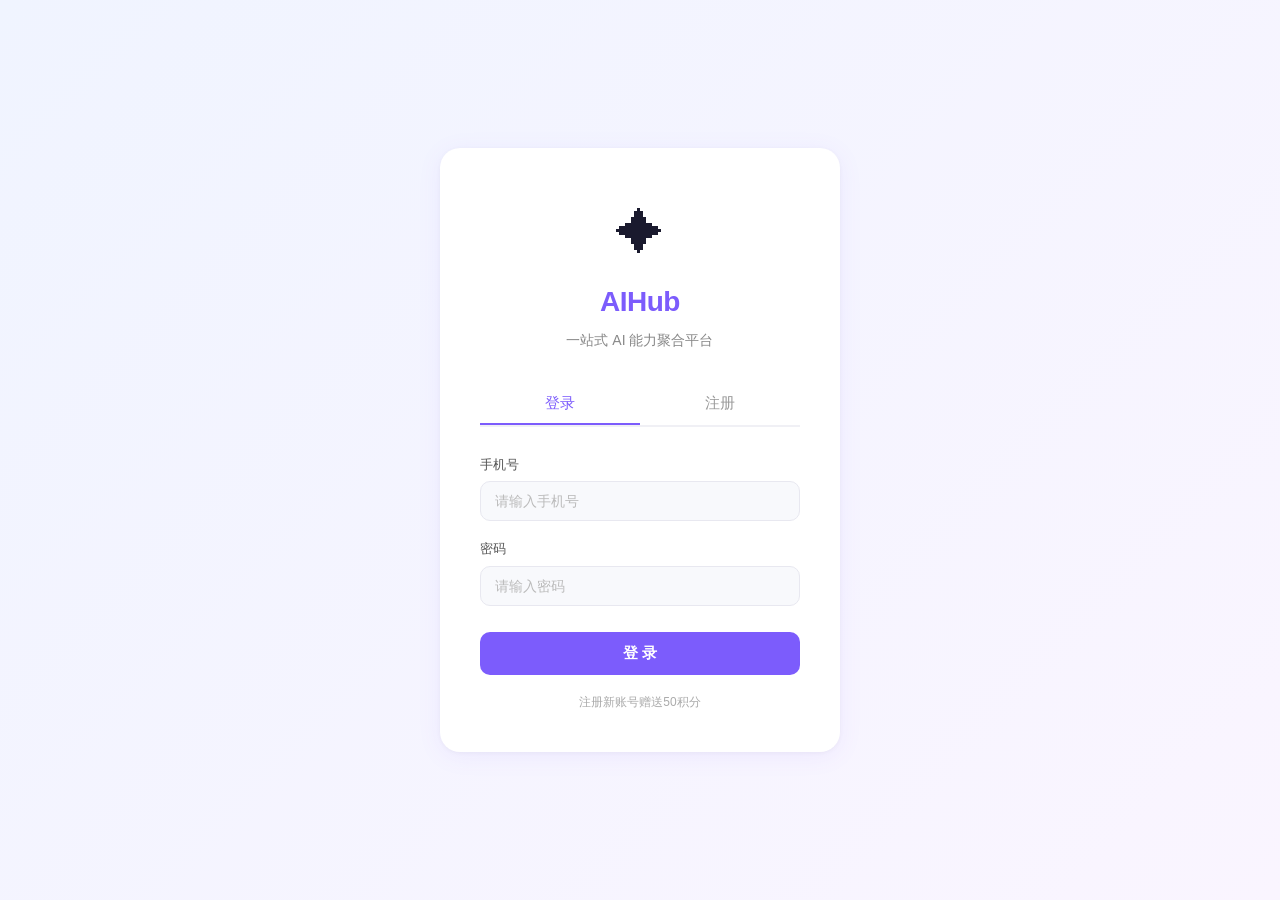
==== commit 7c30185b: "chore: trigger Vercel redeploy from latest GitHub main" ====
--- a/index.html
+++ b/index.html
@@ -1,6 +1,7 @@
 <!DOCTYPE html>
 <html lang="zh-CN">
 <head>
+  <!-- deploy: 2026-07-01T09:52:24.946Z -->
   <meta charset="UTF-8">
   <meta name="viewport" content="width=device-width, initial-scale=1.0">
   <title>AIHub · 一站式 AI 能力聚合平台</title>
--- a/css/style-white.css
+++ b/css/style-white.css
@@ -241,6 +241,8 @@
 .pkg-credits { font-size: 14px; color: #7c5cfc; margin: 6px 0 2px; font-weight: 600; }
 .pkg-name { font-size: 13px; color: #888; }
 .pkg-per { font-size: 12px; color: #aaa; margin-top: 4px; }
+.paypal-button-container { margin-top: 12px; min-height: 40px; }
+.package-card.paypal-selected { border-color: #7c5cfc; background: #faf8ff; }
 .transactions-section h3 { color: #333; margin-bottom: 12px; font-size: 16px; font-weight: 600; }
 .tx-table { width: 100%; border-collapse: collapse; background: #fff; border-radius: 12px; overflow: hidden; }
 .tx-table th { text-align: left; padding: 12px 14px; color: #888; font-size: 13px; border-bottom: 1px solid #eee; font-weight: 500; }
@@ -283,8 +285,72 @@
 .profile-card p { color: #888; margin: 8px 0; font-size: 14px; }
 
 /* ===== 管理后台 ===== */
-.page-admin { max-width: 1000px; }
+.page-admin { max-width: 1100px; }
+.admin-layout { max-width: 1100px; }
 .admin-stats { display: grid; grid-template-columns: repeat(3, 1fr); gap: 16px; margin-bottom: 32px; }
+
+/* Admin Tabs */
+.admin-tabs {
+  display: flex; gap: 4px; margin-bottom: 24px;
+  background: #f8f9fa; border: 1px solid #e5e7eb; border-radius: 10px; padding: 4px;
+}
+.admin-tab {
+  padding: 10px 20px; border-radius: 8px; font-size: 14px; font-weight: 500;
+  cursor: pointer; transition: all 0.2s; color: #666;
+}
+.admin-tab:hover { color: #333; background: rgba(124,92,252,0.05); }
+.admin-tab.active { background: #7c5cfc; color: #fff; }
+
+/* Data Table */
+.data-table { background: #fff; border-radius: 10px; overflow: hidden; font-size: 13px; }
+.data-table th {
+  background: #f8f9fa; padding: 10px 12px; text-align: left; font-weight: 600;
+  color: #555; border-bottom: 2px solid #e5e7eb; font-size: 12px; white-space: nowrap;
+}
+.data-table td {
+  padding: 10px 12px; border-bottom: 1px solid #f0f0f0; color: #333; vertical-align: middle;
+}
+.data-table tr:hover td { background: #fafbff; }
+
+/* Badge */
+.badge { display: inline-block; padding: 2px 8px; border-radius: 10px; font-size: 11px; font-weight: 600; }
+.badge-success { background: #e6fff0; color: #389e0d; }
+.badge-danger { background: #fff1f0; color: #cf1322; }
+.badge-warning { background: #fffbe6; color: #d48806; }
+.badge-primary { background: #e6f0ff; color: #1677ff; }
+.badge-secondary { background: #f5f5f5; color: #666; }
+.badge-info { background: #e6fffb; color: #08979c; }
+
+/* Modal */
+.modal-overlay {
+  position: fixed; top: 0; left: 0; right: 0; bottom: 0;
+  background: rgba(0,0,0,0.4); z-index: 9999;
+  display: flex; align-items: flex-start; justify-content: center;
+  overflow-y: auto; padding: 20px;
+}
+.modal-box { width: 100%; animation: slideDown 0.2s ease; }
+@keyframes slideDown { from { opacity: 0; transform: translateY(-20px); } to { opacity: 1; transform: translateY(0); } }
+
+/* Small buttons */
+.btn-sm {
+  padding: 6px 12px; border: 1px solid #ddd; border-radius: 6px;
+  background: #fff; color: #333; cursor: pointer; font-size: 12px; transition: all 0.15s;
+}
+.btn-sm:hover { background: #f5f5f5; border-color: #bbb; }
+.btn-sm.btn-primary { background: #7c5cfc; color: #fff; border-color: #7c5cfc; }
+.btn-sm.btn-primary:hover { background: #6a4ae8; }
+
+/* Stat card sub */
+.stat-card-sub { font-size: 11px; color: #999; margin-top: 4px; }
+.stat-card-label { font-size: 13px; color: #888; margin-top: 2px; }
+
+/* Chart card */
+.chart-card {
+  background: #fff; border: 1px solid #e5e7eb; border-radius: 10px; padding: 20px; margin-bottom: 16px;
+}
+.chart-card h4 { color: #333; font-size: 15px; }
+
+code { font-family: 'SF Mono', Consolas, monospace; font-size: 12px; background: #f5f5f5; padding: 2px 6px; border-radius: 4px; color: #7c5cfc; }
 
 /* ===== 通用 ===== */
 .loading { color: #aaa; text-align: center; padding: 60px; font-size: 15px; }
@@ -312,3 +378,36 @@
   .chat-sidebar { width: 100%; border-radius: 14px 14px 0 0; border-right: none; border-bottom: 1px solid #eee; max-height: 200px; }
   .chat-main { border-radius: 0 0 14px 14px; border-left: 1px solid #eee; }
 }
+
+/* ===== 支付方式 ===== */
+.payment-methods-section {
+  background: #fff; border: 1px solid #eee; border-radius: 16px;
+  padding: 24px; margin-bottom: 32px;
+}
+.payment-methods-section h3 { color: #333; margin-bottom: 16px; font-size: 16px; font-weight: 600; }
+.payment-methods {
+  display: flex; gap: 12px; flex-wrap: wrap; margin-bottom: 20px;
+}
+.payment-method-btn {
+  padding: 12px 24px; border: 1.5px solid #eee; border-radius: 12px;
+  background: #fff; color: #555; font-size: 14px; font-weight: 600;
+  cursor: pointer; transition: all 0.2s; min-width: 110px; text-align: center;
+}
+.payment-method-btn:hover { border-color: #7c5cfc; color: #7c5cfc; background: #faf8ff; }
+.payment-method-btn.active { border-color: #7c5cfc; background: #f0ecff; color: #7c5cfc; }
+.payment-method-btn.wechat:hover, .payment-method-btn.wechat.active { border-color: #07c160; color: #07c160; background: #f0fff4; }
+.payment-method-btn.alipay:hover, .payment-method-btn.alipay.active { border-color: #1677ff; color: #1677ff; background: #f0f7ff; }
+.payment-method-btn.paypal:hover, .payment-method-btn.paypal.active { border-color: #0070ba; color: #0070ba; background: #f0f7ff; }
+.payment-method-btn.mock:hover, .payment-method-btn.mock.active { border-color: #999; color: #666; background: #f5f5f5; }
+.payment-method-container { min-height: 60px; }
+.wechat-qr-box, .alipay-qr-box {
+  text-align: center; padding: 20px; background: #fafbfe; border-radius: 12px; border: 1px solid #eee;
+}
+.wechat-qr-box img, .alipay-qr-box img { max-width: 256px; width: 100%; border-radius: 8px; margin: 12px 0; }
+.wechat-qr-box p, .alipay-qr-box p { color: #666; font-size: 13px; margin: 6px 0; }
+.alipay-qr-box h4 { color: #1677ff; margin: 0 0 8px; font-size: 16px; }
+.alipay-qr-price { color: #333; font-size: 24px; font-weight: 600; margin: 4px 0 12px; }
+.alipay-qr-tip { color: #1677ff !important; font-weight: 500; }
+.alipay-pay-link { display: inline-block; margin-top: 12px; padding: 10px 28px; background: #1677ff; color: #fff; border-radius: 8px; text-decoration: none; font-size: 14px; font-weight: 500; transition: background 0.2s; }
+.alipay-pay-link:hover { background: #0958d9; }
+
